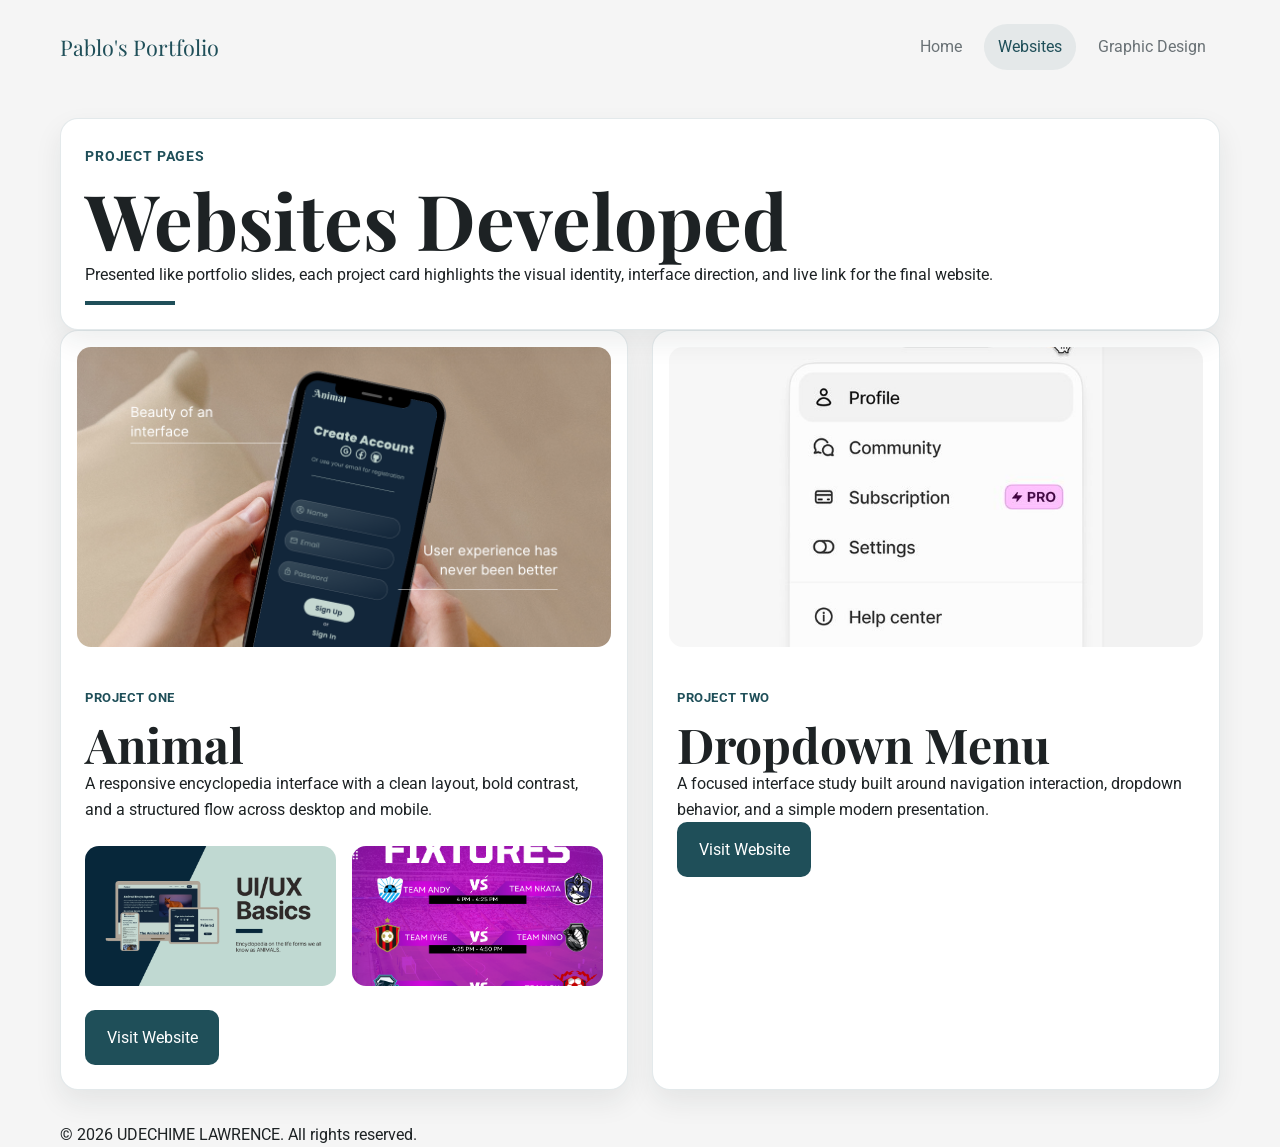
==== projects.html @ 45a8489e "Add files via upload" ====
<!DOCTYPE html>
<html lang="en">
<head>
  <meta charset="UTF-8">
  <meta name="viewport" content="width=device-width, initial-scale=1.0">
  <title>Pablo's Portfolio | Websites</title>
  <link rel="preconnect" href="https://fonts.googleapis.com">
  <link rel="preconnect" href="https://fonts.gstatic.com" crossorigin>
  <link href="https://fonts.googleapis.com/css2?family=Playfair+Display:wght@600;700;800&family=Roboto:wght@400;500;700&display=swap" rel="stylesheet">
  <link rel="stylesheet" href="styles.css">
</head>
<body>
  <header class="site-header">
    <nav class="navbar">
      <a class="brand" href="index.html">Pablo's Portfolio</a>
      <button class="menu-toggle" type="button" id="menuToggle" aria-expanded="false" aria-controls="siteMenu" aria-label="Open navigation menu">
        <span></span>
        <span></span>
        <span></span>
      </button>
      <div class="nav-links" id="siteMenu">
        <a href="index.html">Home</a>
        <a class="active" href="projects.html">Websites</a>
        <a href="designs.html">Graphic Design</a>
      </div>
    </nav>
  </header>

  <main class="section">
    <div class="section-heading">
      <p class="eyebrow">Project Pages</p>
      <h1>Websites Developed</h1>
      <p>
        Presented like portfolio slides, each project card highlights the visual identity,
        interface direction, and live link for the final website.
      </p>
    </div>

    <section class="project-grid">
      <article class="project-card">
        <div class="project-image">
          <img src="images/img 1.png" alt="Animal website preview">
        </div>
        <div class="project-content">
          <p class="project-tag">Project One</p>
          <h2>Animal</h2>
          <p>
            A responsive encyclopedia interface with a clean layout, bold contrast, and a
            structured flow across desktop and mobile.
          </p>
          <div class="project-preview-row">
            <img src="images/img 5.png" alt="Animal website preview detail one">
            <img src="images/img 7.png" alt="Animal website preview detail two">
          </div>
          <a class="button primary" href="https://pabloslic.github.io/Animal/" target="_blank" rel="noreferrer">Visit Website</a>
        </div>
      </article>

      <article class="project-card">
        <div class="project-image">
          <img src="images/img 12.jpg" alt="Dropdown Menu website preview">
        </div>
        <div class="project-content">
          <p class="project-tag">Project Two</p>
          <h2>Dropdown Menu</h2>
          <p>
            A focused interface study built around navigation interaction, dropdown behavior,
            and a simple modern presentation.
          </p>
          <a class="button primary" href="https://pabloslic.github.io/Dropdown-Menu/" target="_blank" rel="noreferrer">Visit Website</a>
        </div>
      </article>
    </section>
  </main>

  <footer class="site-footer">
    <p>&copy; 2026 UDECHIME LAWRENCE. All rights reserved.</p>
  </footer>
</body>
</html>
---- styles.css ----
:root {
  --bg: #f5f5f5;
  --surface: #ffffff;
  --surface-soft: #f1f2f2;
  --primary: #1f4f59;
  --primary-dark: #173d45;
  --text: #1d2224;
  --muted: #6a7276;
  --line: rgba(31, 79, 89, 0.12);
  --shadow: 0 12px 28px rgba(20, 33, 38, 0.08);
  --radius: 18px;
  --space-1: 8px;
  --space-2: 16px;
  --space-3: 24px;
  --space-4: 32px;
  --space-5: 40px;
}

* {
  box-sizing: border-box;
  margin: 0;
  padding: 0;
}

html {
  scroll-behavior: smooth;
}

body {
  min-height: 100vh;
  font-family: "Roboto", sans-serif;
  color: var(--text);
  background: var(--bg);
  line-height: 1.6;
}

img {
  display: block;
  max-width: 100%;
}

a {
  color: inherit;
  text-decoration: none;
}

button {
  font: inherit;
}

.site-header,
.site-footer,
.section {
  width: min(1160px, calc(100% - 2rem));
  margin: 0 auto;
}

.site-header {
  padding: var(--space-3) 0 var(--space-2);
}

.navbar {
  display: flex;
  align-items: center;
  justify-content: space-between;
  gap: var(--space-2);
  position: relative;
}

.brand {
  font-family: "Playfair Display", serif;
  font-size: 1.35rem;
  color: var(--primary);
}

.nav-links {
  display: flex;
  flex-wrap: wrap;
  gap: var(--space-1);
}

.menu-toggle {
  display: none;
  width: 48px;
  height: 48px;
  border: 1px solid var(--line);
  border-radius: 12px;
  background: var(--surface);
  align-items: center;
  justify-content: center;
  flex-direction: column;
  gap: 5px;
  cursor: pointer;
}

.menu-toggle span {
  width: 18px;
  height: 2px;
  background: var(--primary);
  border-radius: 999px;
}

.nav-links a {
  padding: 10px 14px;
  border-radius: 999px;
  color: var(--muted);
  transition: color 0.3s ease, background 0.3s ease;
}

.nav-links a:hover,
.nav-links a.active {
  background: rgba(31, 79, 89, 0.08);
  color: var(--primary);
}

.section {
  padding: var(--space-4) 0;
}

.reveal {
  opacity: 0;
  transform: translateY(24px);
  transition: opacity 0.6s ease, transform 0.6s ease;
}

.reveal.is-visible {
  opacity: 1;
  transform: translateY(0);
}

.eyebrow {
  display: inline-block;
  margin-bottom: 10px;
  color: var(--primary);
  font-size: 0.88rem;
  font-weight: 700;
  letter-spacing: 0.06em;
  text-transform: uppercase;
}

h1,
h2,
h3 {
  font-family: "Playfair Display", serif;
  line-height: 1.1;
}

h1 {
  font-size: clamp(3rem, 6vw, 5.2rem);
}

h2 {
  font-size: clamp(2rem, 4vw, 3rem);
}

h3 {
  font-size: 1.45rem;
}

.lead {
  max-width: 56ch;
  color: var(--muted);
  font-size: 1.05rem;
}

.button {
  display: inline-flex;
  align-items: center;
  justify-content: center;
  padding: 0.9rem 1.35rem;
  border-radius: 10px;
  transition: transform 0.3s ease, box-shadow 0.3s ease, background 0.3s ease;
}

.button:hover {
  transform: translateY(-2px);
  box-shadow: 0 12px 24px rgba(31, 79, 89, 0.15);
}

.button.primary {
  background: var(--primary);
  color: #fff;
}

.button.primary:hover {
  background: var(--primary-dark);
}

.button.secondary {
  border: 1px solid var(--line);
  background: var(--surface);
  color: var(--primary);
}

.hero {
  display: grid;
  place-items: center;
  min-height: 76vh;
}

.hero-frame {
  width: min(760px, 100%);
  padding: clamp(2rem, 5vw, 4rem);
  border: 2px solid rgba(255, 255, 255, 0.18);
  border-radius: var(--radius);
  background: var(--primary);
  color: #fff;
  text-align: center;
  box-shadow: var(--shadow);
}

.hero-frame .eyebrow,
.hero-frame .lead {
  color: rgba(255, 255, 255, 0.8);
}

.hero-frame .lead {
  margin: 1rem auto 0;
}

.hero-actions {
  display: flex;
  justify-content: center;
  flex-wrap: wrap;
  gap: var(--space-2);
  margin-top: var(--space-3);
}

.hero-frame .button.primary {
  background: #fff;
  color: var(--primary);
}

.hero-frame .button.secondary {
  border-color: rgba(255, 255, 255, 0.35);
  background: transparent;
  color: #fff;
}

.welcome-section {
  display: grid;
  grid-template-columns: 88px minmax(0, 1fr);
  gap: var(--space-3);
  align-items: stretch;
}

.timeline-rail {
  position: relative;
  display: flex;
  justify-content: center;
}

.timeline-rail::before {
  content: "";
  position: absolute;
  top: 0;
  bottom: 0;
  width: 2px;
  background: rgba(31, 79, 89, 0.22);
}

.timeline-rail span {
  position: absolute;
  width: 16px;
  height: 16px;
  border-radius: 50%;
  border: 2px solid var(--primary);
  background: var(--bg);
}

.timeline-rail span:nth-child(1) {
  top: 24px;
}

.timeline-rail span:nth-child(2) {
  top: 50%;
  transform: translateY(-50%);
}

.timeline-rail span:nth-child(3) {
  bottom: 24px;
}

.welcome-layout,
.about-grid,
.studio-grid,
.feature-stat,
.case-study {
  display: grid;
  gap: var(--space-3);
}

.welcome-layout {
  grid-template-columns: 220px minmax(0, 1fr);
}

.welcome-profile,
.surface-card,
.studio-card,
.team-card,
.service-card,
.other-card,
.project-card,
.gallery-card,
.case-study,
.section-heading,
.info-card,
.contact-item {
  background: var(--surface);
  border: 1px solid var(--line);
  border-radius: var(--radius);
  box-shadow: var(--shadow);
}

.welcome-profile {
  overflow: hidden;
}

.welcome-profile img {
  width: 100%;
  height: 100%;
  object-fit: cover;
  max-height: 320px;
}

.welcome-copy,
.surface-card,
.studio-card,
.section-heading,
.info-card,
.project-content,
.service-card,
.other-card {
  padding: var(--space-3);
}

.signature {
  margin-top: var(--space-2);
  font-family: "Playfair Display", serif;
  font-size: 1.45rem;
  color: var(--primary);
}

.about-grid,
.studio-grid,
.feature-stat {
  grid-template-columns: repeat(2, minmax(0, 1fr));
}

.about-collage {
  display: grid;
  grid-template-columns: repeat(2, minmax(0, 1fr));
  gap: var(--space-2);
}

.about-collage img:first-child {
  grid-row: span 2;
  height: 100%;
}

.about-collage img,
.studio-images img,
.portfolio-item img,
.team-card img,
.case-media img,
.image-showcase img,
.gallery-card img,
.project-image img,
.project-preview-row img {
  width: 100%;
  object-fit: cover;
  border-radius: 14px;
}

.studio-images {
  display: grid;
  grid-template-columns: repeat(2, minmax(0, 1fr));
  gap: var(--space-2);
}

.studio-card {
  display: flex;
  flex-direction: column;
  justify-content: center;
}

.portfolio-grid,
.services-grid,
.team-grid,
.project-grid,
.gallery-grid,
.message-grid {
  display: grid;
  gap: var(--space-3);
}

.portfolio-grid {
  grid-template-columns: repeat(2, minmax(0, 1fr));
}

.portfolio-item {
  overflow: hidden;
  border-radius: var(--radius);
  box-shadow: var(--shadow);
}

.portfolio-item img {
  height: 160px;
  transition: transform 0.3s ease, box-shadow 0.3s ease;
}

.portfolio-item:hover img,
.gallery-card:hover img {
  transform: scale(1.03);
}

.feature-stat {
  align-items: center;
}

.stat-display {
  text-align: center;
}

.counter {
  display: block;
  font-family: "Playfair Display", serif;
  font-size: clamp(3rem, 6vw, 5rem);
  color: var(--primary);
}

.team-grid,
.services-grid {
  grid-template-columns: repeat(3, minmax(0, 1fr));
}

.message-grid {
  grid-template-columns: repeat(2, minmax(0, 1fr));
}

.team-card {
  padding: var(--space-2);
  text-align: center;
  transition: transform 0.3s ease, box-shadow 0.3s ease;
}

.team-card:hover {
  transform: translateY(-6px);
  box-shadow: 0 18px 34px rgba(31, 79, 89, 0.14);
}

.team-card img {
  height: 130px;
  margin-bottom: var(--space-2);
}

.team-card p {
  color: var(--muted);
}

.project-showcase {
  display: grid;
  gap: var(--space-4);
}

.case-study {
  grid-template-columns: repeat(2, minmax(0, 1fr));
  overflow: hidden;
}

.case-study-light {
  background: var(--surface);
}

.case-study-dark {
  background: var(--primary);
  color: #fff;
}

.case-study-dark .eyebrow,
.case-study-dark .case-meta,
.case-study-dark p {
  color: rgba(255, 255, 255, 0.82);
}

.case-copy {
  padding: var(--space-4);
}

.case-meta {
  list-style: none;
  margin: var(--space-3) 0;
  color: var(--muted);
  display: grid;
  gap: var(--space-1);
}

.case-media {
  min-height: 100%;
}

.case-media img {
  height: 240px;
}

.others-grid {
  display: grid;
  grid-template-columns: repeat(2, minmax(0, 1fr));
  gap: var(--space-3);
}

.other-number {
  display: block;
  margin-bottom: var(--space-2);
  font-family: "Playfair Display", serif;
  font-size: 3rem;
  color: var(--primary);
}

.image-showcase {
  display: grid;
  gap: var(--space-3);
}

.image-showcase img {
  max-height: 240px;
}

.service-icon {
  display: inline-flex;
  align-items: center;
  justify-content: center;
  width: 52px;
  height: 52px;
  margin-bottom: var(--space-2);
  border-radius: 50%;
  background: rgba(31, 79, 89, 0.08);
  color: var(--primary);
  font-weight: 700;
}

.service-card {
  transition: transform 0.3s ease, box-shadow 0.3s ease;
}

.service-card:hover {
  transform: translateY(-6px);
  box-shadow: 0 18px 34px rgba(31, 79, 89, 0.14);
}

.message-card {
  background: var(--surface);
  border: 1px solid var(--line);
  border-radius: var(--radius);
  box-shadow: var(--shadow);
  padding: var(--space-3);
}

.message-card h3 {
  margin-bottom: var(--space-2);
}

.message-label {
  display: block;
  margin-bottom: var(--space-1);
  color: var(--muted);
  font-size: 0.95rem;
}

.message-input {
  width: 100%;
  min-height: 160px;
  margin-bottom: var(--space-2);
  padding: 14px 16px;
  border: 1px solid var(--line);
  border-radius: 14px;
  background: var(--surface-soft);
  color: var(--text);
  resize: vertical;
  outline: none;
}

.message-input:focus {
  border-color: rgba(31, 79, 89, 0.35);
  box-shadow: 0 0 0 3px rgba(31, 79, 89, 0.08);
}

.footer-panel {
  margin-bottom: var(--space-4);
  padding: var(--space-4);
  background: var(--primary);
  color: #fff;
  border-radius: var(--radius);
  text-align: center;
}

.footer-panel .eyebrow {
  color: rgba(255, 255, 255, 0.8);
}

.footer-contacts {
  display: flex;
  justify-content: center;
  flex-wrap: wrap;
  gap: var(--space-3);
  margin-top: var(--space-3);
}

.section-heading {
  position: relative;
}

.section-heading::after {
  content: "";
  display: block;
  width: 90px;
  height: 4px;
  margin-top: 14px;
  background: var(--primary);
}

.project-grid {
  grid-template-columns: repeat(2, minmax(0, 1fr));
}

.project-card {
  overflow: hidden;
}

.project-image {
  padding: var(--space-2);
}

.project-image img {
  height: 300px;
}

.project-tag {
  margin-bottom: 10px;
  color: var(--primary);
  font-weight: 700;
  letter-spacing: 0.04em;
  text-transform: uppercase;
  font-size: 0.82rem;
}

.project-preview-row {
  display: grid;
  grid-template-columns: repeat(2, minmax(0, 1fr));
  gap: var(--space-2);
  margin: var(--space-3) 0;
}

.project-preview-row img {
  height: 140px;
}

.gallery-grid {
  grid-template-columns: repeat(3, minmax(0, 1fr));
}

.gallery-card {
  overflow: hidden;
  padding: 0;
  cursor: pointer;
  transition: transform 0.3s ease, box-shadow 0.3s ease;
}

.gallery-card:hover {
  transform: translateY(-4px);
  box-shadow: 0 18px 34px rgba(31, 79, 89, 0.14);
}

.gallery-card img {
  height: 280px;
  transition: transform 0.3s ease;
}

.lightbox {
  position: fixed;
  inset: 0;
  display: flex;
  align-items: center;
  justify-content: center;
  padding: var(--space-3);
  background: rgba(25, 31, 33, 0.78);
  opacity: 0;
  pointer-events: none;
  transition: opacity 0.3s ease;
}

.lightbox.open {
  opacity: 1;
  pointer-events: auto;
}

.lightbox img {
  max-width: min(960px, 100%);
  max-height: 85vh;
  border-radius: var(--radius);
  box-shadow: 0 24px 48px rgba(0, 0, 0, 0.24);
}

.lightbox-close {
  position: absolute;
  top: 20px;
  right: 20px;
  width: 48px;
  height: 48px;
  border: none;
  border-radius: 50%;
  background: #fff;
  color: var(--primary);
  cursor: pointer;
}

@media (max-width: 960px) {
  .welcome-section,
  .welcome-layout,
  .about-grid,
  .studio-grid,
  .feature-stat,
  .case-study,
  .team-grid,
  .services-grid,
  .project-grid,
  .gallery-grid,
  .portfolio-grid,
  .others-grid,
  .message-grid {
    grid-template-columns: 1fr;
  }

  .timeline-rail {
    display: none;
  }

  .hero {
    min-height: auto;
  }
}

@media (max-width: 720px) {
  .site-header,
  .site-footer,
  .section {
    width: min(100% - 1.25rem, 1160px);
  }

  .navbar,
  .hero-actions,
  .footer-contacts {
    flex-direction: column;
    align-items: stretch;
  }

  .menu-toggle {
    display: inline-flex;
    align-self: flex-end;
  }

  .nav-links {
    position: absolute;
    top: calc(100% + 12px);
    right: 0;
    left: 0;
    display: flex;
    flex-direction: column;
    padding: 12px;
    background: var(--surface);
    border: 1px solid var(--line);
    border-radius: var(--radius);
    box-shadow: var(--shadow);
    z-index: 20;
    opacity: 0;
    transform: translateY(-10px);
    pointer-events: none;
    transition: opacity 0.3s ease, transform 0.3s ease;
  }

  .nav-links.is-open {
    opacity: 1;
    transform: translateY(0);
    pointer-events: auto;
  }

  .button,
  .nav-links a {
    width: 100%;
  }

  .hero-frame,
  .welcome-copy,
  .surface-card,
  .studio-card,
  .section-heading,
  .info-card,
  .project-content,
  .case-copy,
  .service-card,
  .other-card,
  .footer-panel {
    padding: var(--space-2);
  }
}
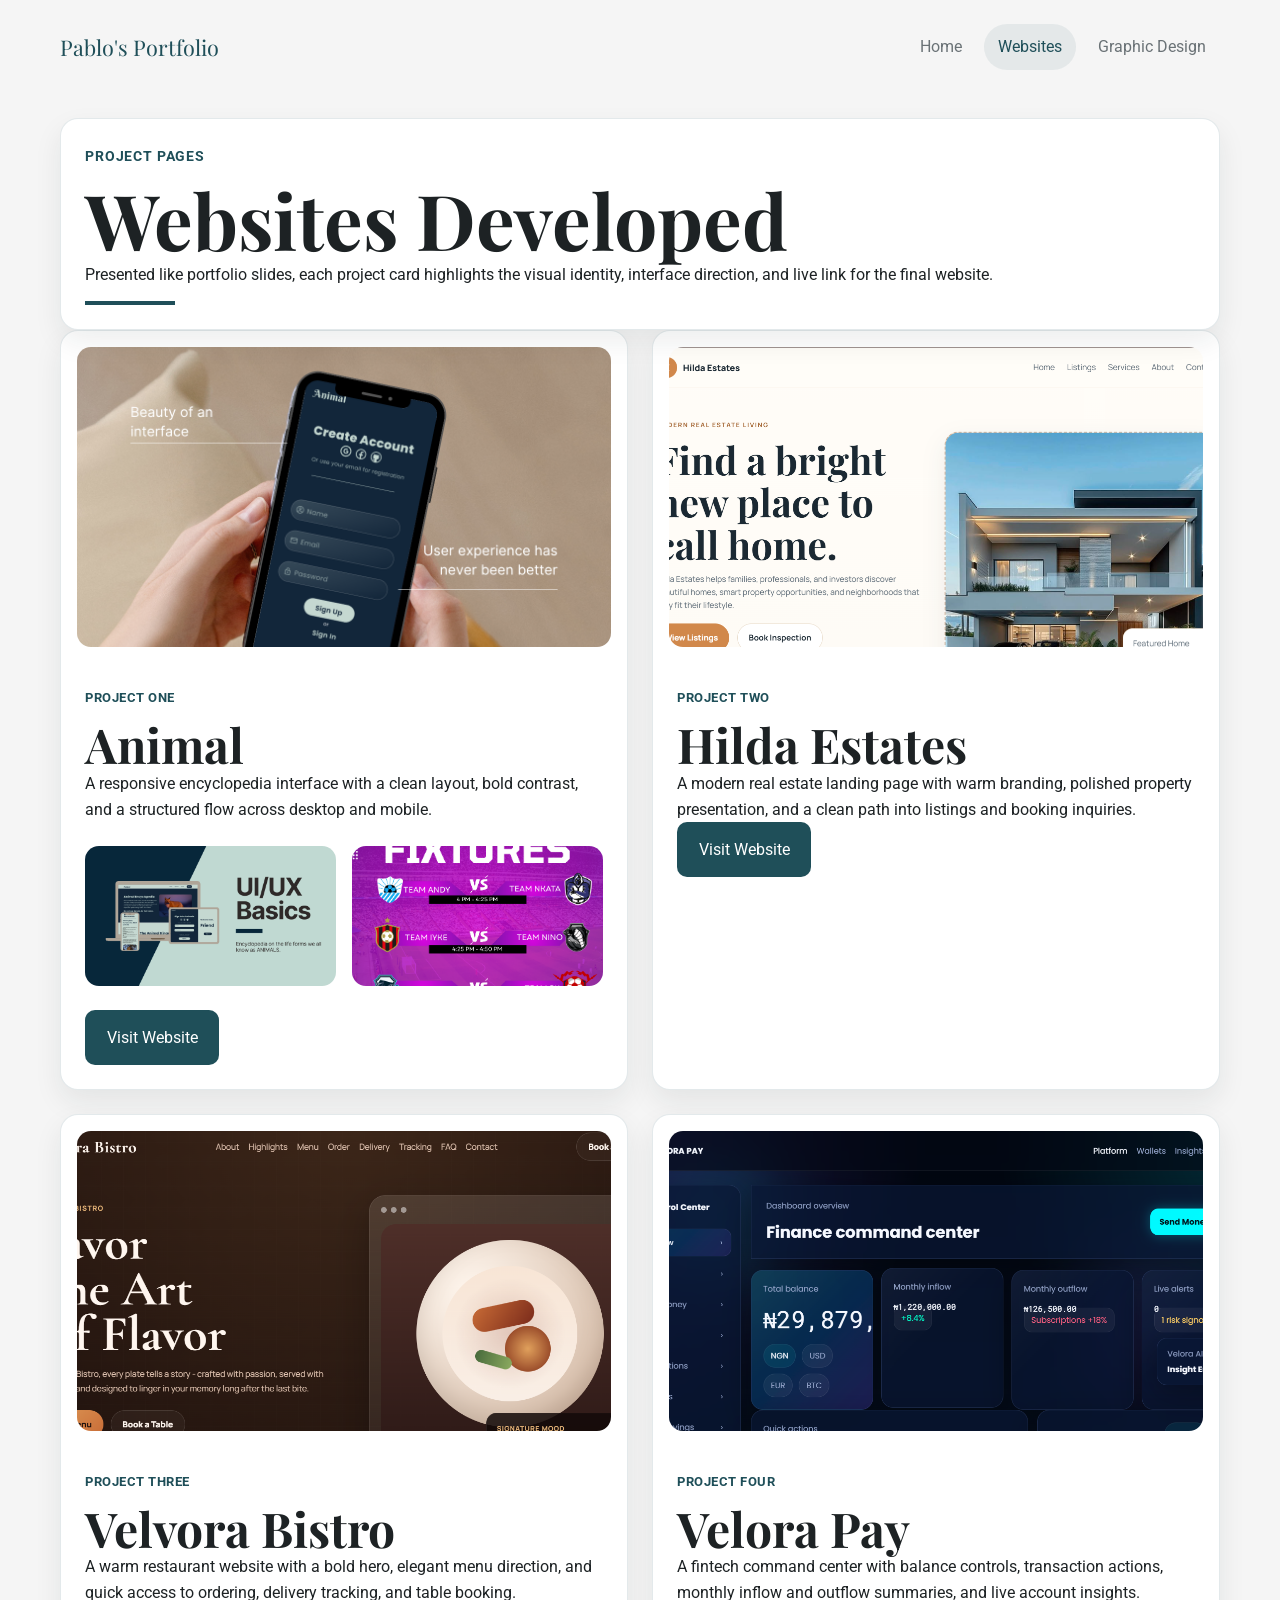
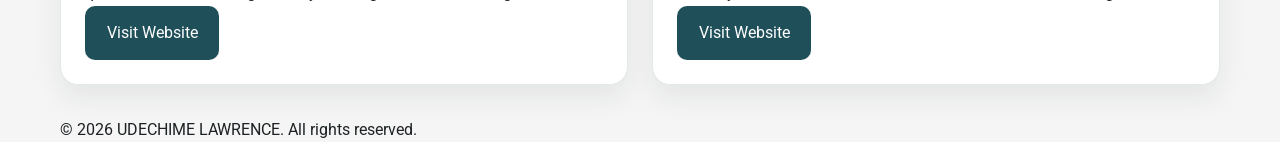
==== commit 328ec38d: "Add new portfolio projects" ====
--- a/projects.html
+++ b/projects.html
@@ -58,16 +58,46 @@
 
       <article class="project-card">
         <div class="project-image">
-          <img src="images/img 12.jpg" alt="Dropdown Menu website preview">
+          <img src="images/hilda-estates.png" alt="Hilda Estates website preview">
         </div>
         <div class="project-content">
           <p class="project-tag">Project Two</p>
-          <h2>Dropdown Menu</h2>
+          <h2>Hilda Estates</h2>
           <p>
-            A focused interface study built around navigation interaction, dropdown behavior,
-            and a simple modern presentation.
+            A modern real estate landing page with warm branding, polished property presentation,
+            and a clean path into listings and booking inquiries.
           </p>
-          <a class="button primary" href="https://pabloslic.github.io/Dropdown-Menu/" target="_blank" rel="noreferrer">Visit Website</a>
+          <a class="button primary" href="https://pabloslic.github.io/Hilda_Estates/" target="_blank" rel="noreferrer">Visit Website</a>
+        </div>
+      </article>
+
+      <article class="project-card">
+        <div class="project-image">
+          <img src="images/velvora-bistro.png" alt="Velvora Bistro website preview">
+        </div>
+        <div class="project-content">
+          <p class="project-tag">Project Three</p>
+          <h2>Velvora Bistro</h2>
+          <p>
+            A warm restaurant website with a bold hero, elegant menu direction, and quick access
+            to ordering, delivery tracking, and table booking.
+          </p>
+          <a class="button primary" href="https://pabloslic.github.io/Velvora-Resturant/" target="_blank" rel="noreferrer">Visit Website</a>
+        </div>
+      </article>
+
+      <article class="project-card">
+        <div class="project-image">
+          <img src="images/velora-pay.png" alt="Velora Pay website preview">
+        </div>
+        <div class="project-content">
+          <p class="project-tag">Project Four</p>
+          <h2>Velora Pay</h2>
+          <p>
+            A fintech command center with balance controls, transaction actions, monthly inflow
+            and outflow summaries, and live account insights.
+          </p>
+          <a class="button primary" href="https://pabloslic.github.io/velora_pay/" target="_blank" rel="noreferrer">Visit Website</a>
         </div>
       </article>
     </section>
